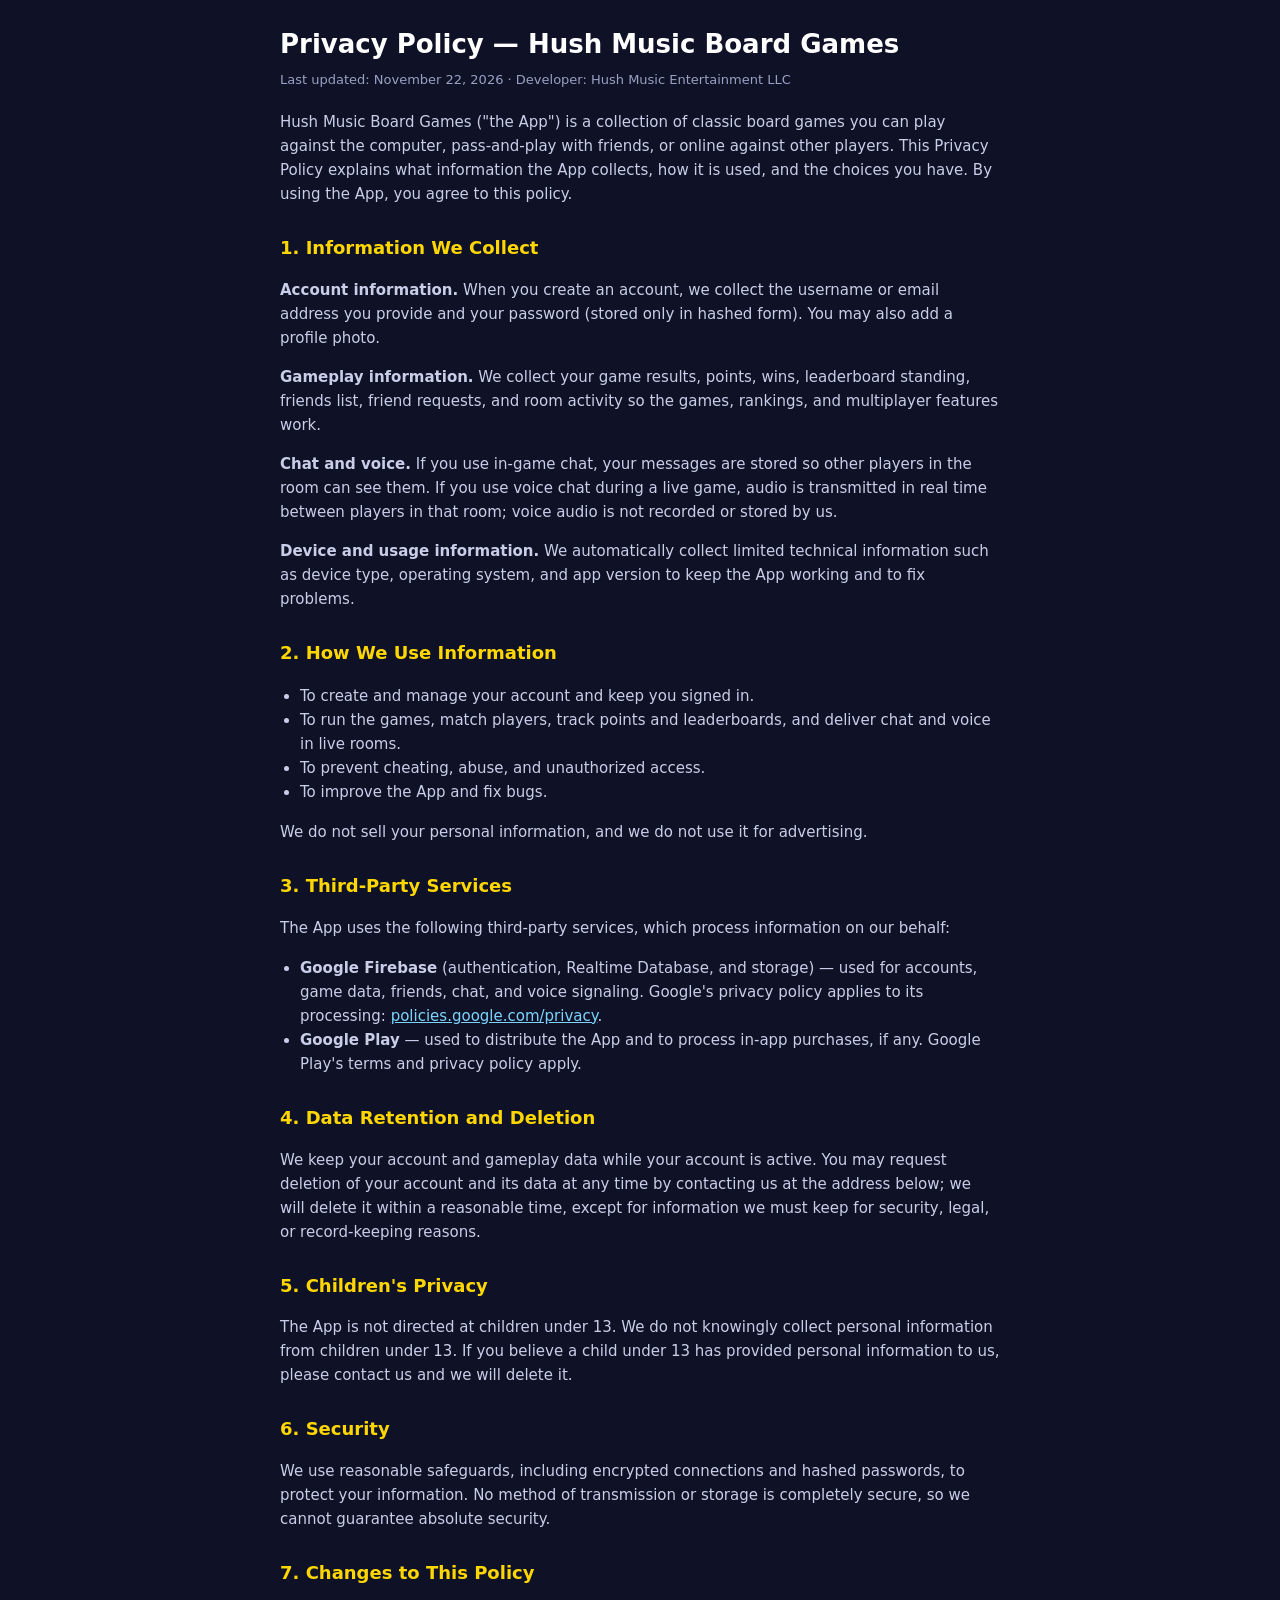
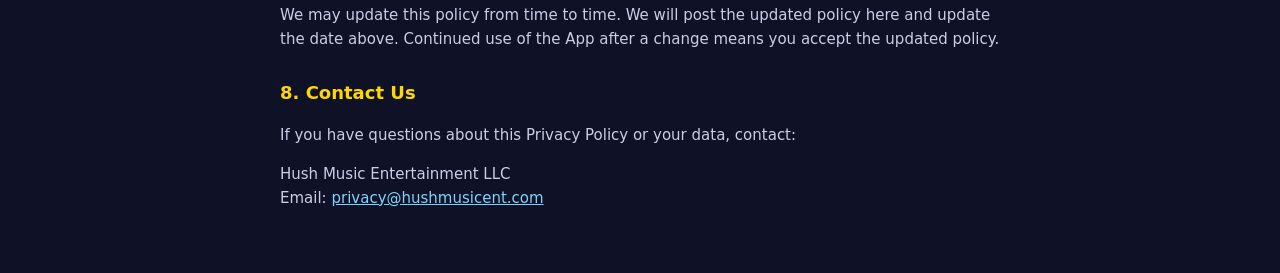
==== privacy-policy.html @ 8e4e52ed "Add Privacy Policy page for Google Play (Hush Music Board Games)" ====
<!doctype html>
<html lang="en">
<head>
<meta charset="UTF-8" />
<meta name="viewport" content="width=device-width, initial-scale=1.0" />
<title>Privacy Policy — Hush Music Board Games</title>
<style>
  body { font-family: system-ui, -apple-system, "Segoe UI", Roboto, sans-serif; background: #0f1226; color: #e8eaf6; margin: 0; padding: 24px 18px 48px; line-height: 1.6; }
  main { max-width: 720px; margin: 0 auto; }
  h1 { font-size: 26px; margin: 0 0 4px; color: #fff; }
  h2 { font-size: 18px; margin: 28px 0 8px; color: #ffd700; }
  p, li { font-size: 15px; color: #c9cde8; }
  .sub { color: #9aa0c3; font-size: 13px; margin: 0 0 20px; }
  ul { padding-left: 20px; }
  a { color: #7dd3fc; }
</style>
</head>
<body>
<main>
<h1>Privacy Policy — Hush Music Board Games</h1>
<p class="sub">Last updated: November 22, 2026 &middot; Developer: Hush Music Entertainment LLC</p>

<p>Hush Music Board Games ("the App") is a collection of classic board games you can play against the computer, pass-and-play with friends, or online against other players. This Privacy Policy explains what information the App collects, how it is used, and the choices you have. By using the App, you agree to this policy.</p>

<h2>1. Information We Collect</h2>
<p><strong>Account information.</strong> When you create an account, we collect the username or email address you provide and your password (stored only in hashed form). You may also add a profile photo.</p>
<p><strong>Gameplay information.</strong> We collect your game results, points, wins, leaderboard standing, friends list, friend requests, and room activity so the games, rankings, and multiplayer features work.</p>
<p><strong>Chat and voice.</strong> If you use in-game chat, your messages are stored so other players in the room can see them. If you use voice chat during a live game, audio is transmitted in real time between players in that room; voice audio is not recorded or stored by us.</p>
<p><strong>Device and usage information.</strong> We automatically collect limited technical information such as device type, operating system, and app version to keep the App working and to fix problems.</p>

<h2>2. How We Use Information</h2>
<ul>
  <li>To create and manage your account and keep you signed in.</li>
  <li>To run the games, match players, track points and leaderboards, and deliver chat and voice in live rooms.</li>
  <li>To prevent cheating, abuse, and unauthorized access.</li>
  <li>To improve the App and fix bugs.</li>
</ul>
<p>We do not sell your personal information, and we do not use it for advertising.</p>

<h2>3. Third-Party Services</h2>
<p>The App uses the following third-party services, which process information on our behalf:</p>
<ul>
  <li><strong>Google Firebase</strong> (authentication, Realtime Database, and storage) — used for accounts, game data, friends, chat, and voice signaling. Google's privacy policy applies to its processing: <a href="https://policies.google.com/privacy">policies.google.com/privacy</a>.</li>
  <li><strong>Google Play</strong> — used to distribute the App and to process in-app purchases, if any. Google Play's terms and privacy policy apply.</li>
</ul>

<h2>4. Data Retention and Deletion</h2>
<p>We keep your account and gameplay data while your account is active. You may request deletion of your account and its data at any time by contacting us at the address below; we will delete it within a reasonable time, except for information we must keep for security, legal, or record-keeping reasons.</p>

<h2>5. Children's Privacy</h2>
<p>The App is not directed at children under 13. We do not knowingly collect personal information from children under 13. If you believe a child under 13 has provided personal information to us, please contact us and we will delete it.</p>

<h2>6. Security</h2>
<p>We use reasonable safeguards, including encrypted connections and hashed passwords, to protect your information. No method of transmission or storage is completely secure, so we cannot guarantee absolute security.</p>

<h2>7. Changes to This Policy</h2>
<p>We may update this policy from time to time. We will post the updated policy here and update the date above. Continued use of the App after a change means you accept the updated policy.</p>

<h2>8. Contact Us</h2>
<p>If you have questions about this Privacy Policy or your data, contact:</p>
<p>Hush Music Entertainment LLC<br />
Email: <a href="mailto:privacy@hushmusicent.com">privacy@hushmusicent.com</a></p>
</main>
</body>
</html>
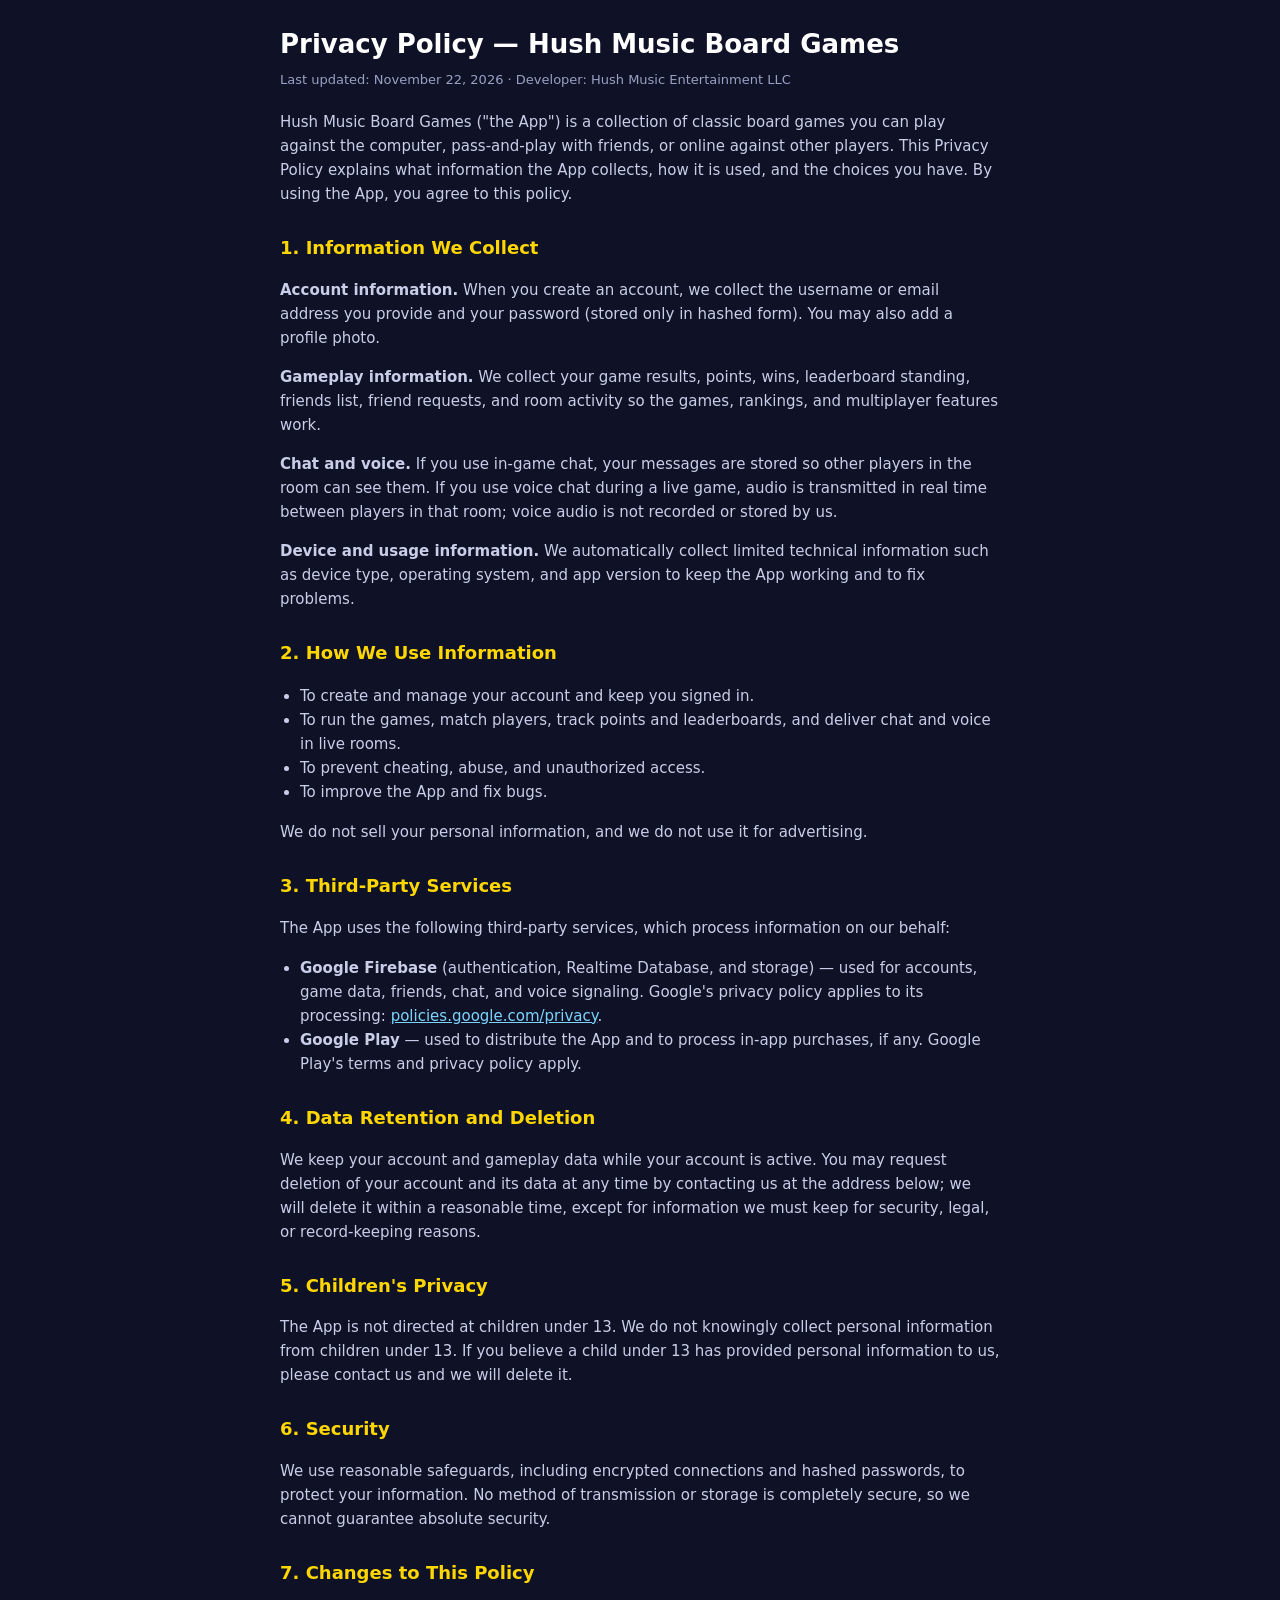
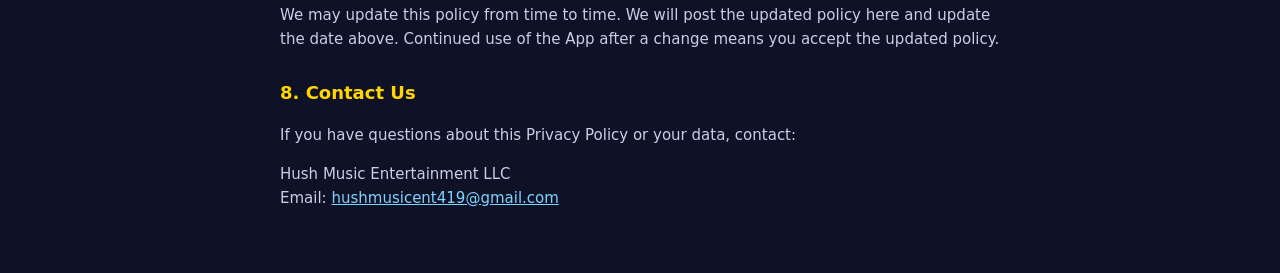
==== commit ab5ce376: "Privacy Policy: use hushmusicent419@gmail.com as the contact email" ====
--- a/privacy-policy.html
+++ b/privacy-policy.html
@@ -59,7 +59,7 @@
 <h2>8. Contact Us</h2>
 <p>If you have questions about this Privacy Policy or your data, contact:</p>
 <p>Hush Music Entertainment LLC<br />
-Email: <a href="mailto:privacy@hushmusicent.com">privacy@hushmusicent.com</a></p>
+Email: <a href="mailto:hushmusicent419@gmail.com">hushmusicent419@gmail.com</a></p>
 </main>
 </body>
 </html>
